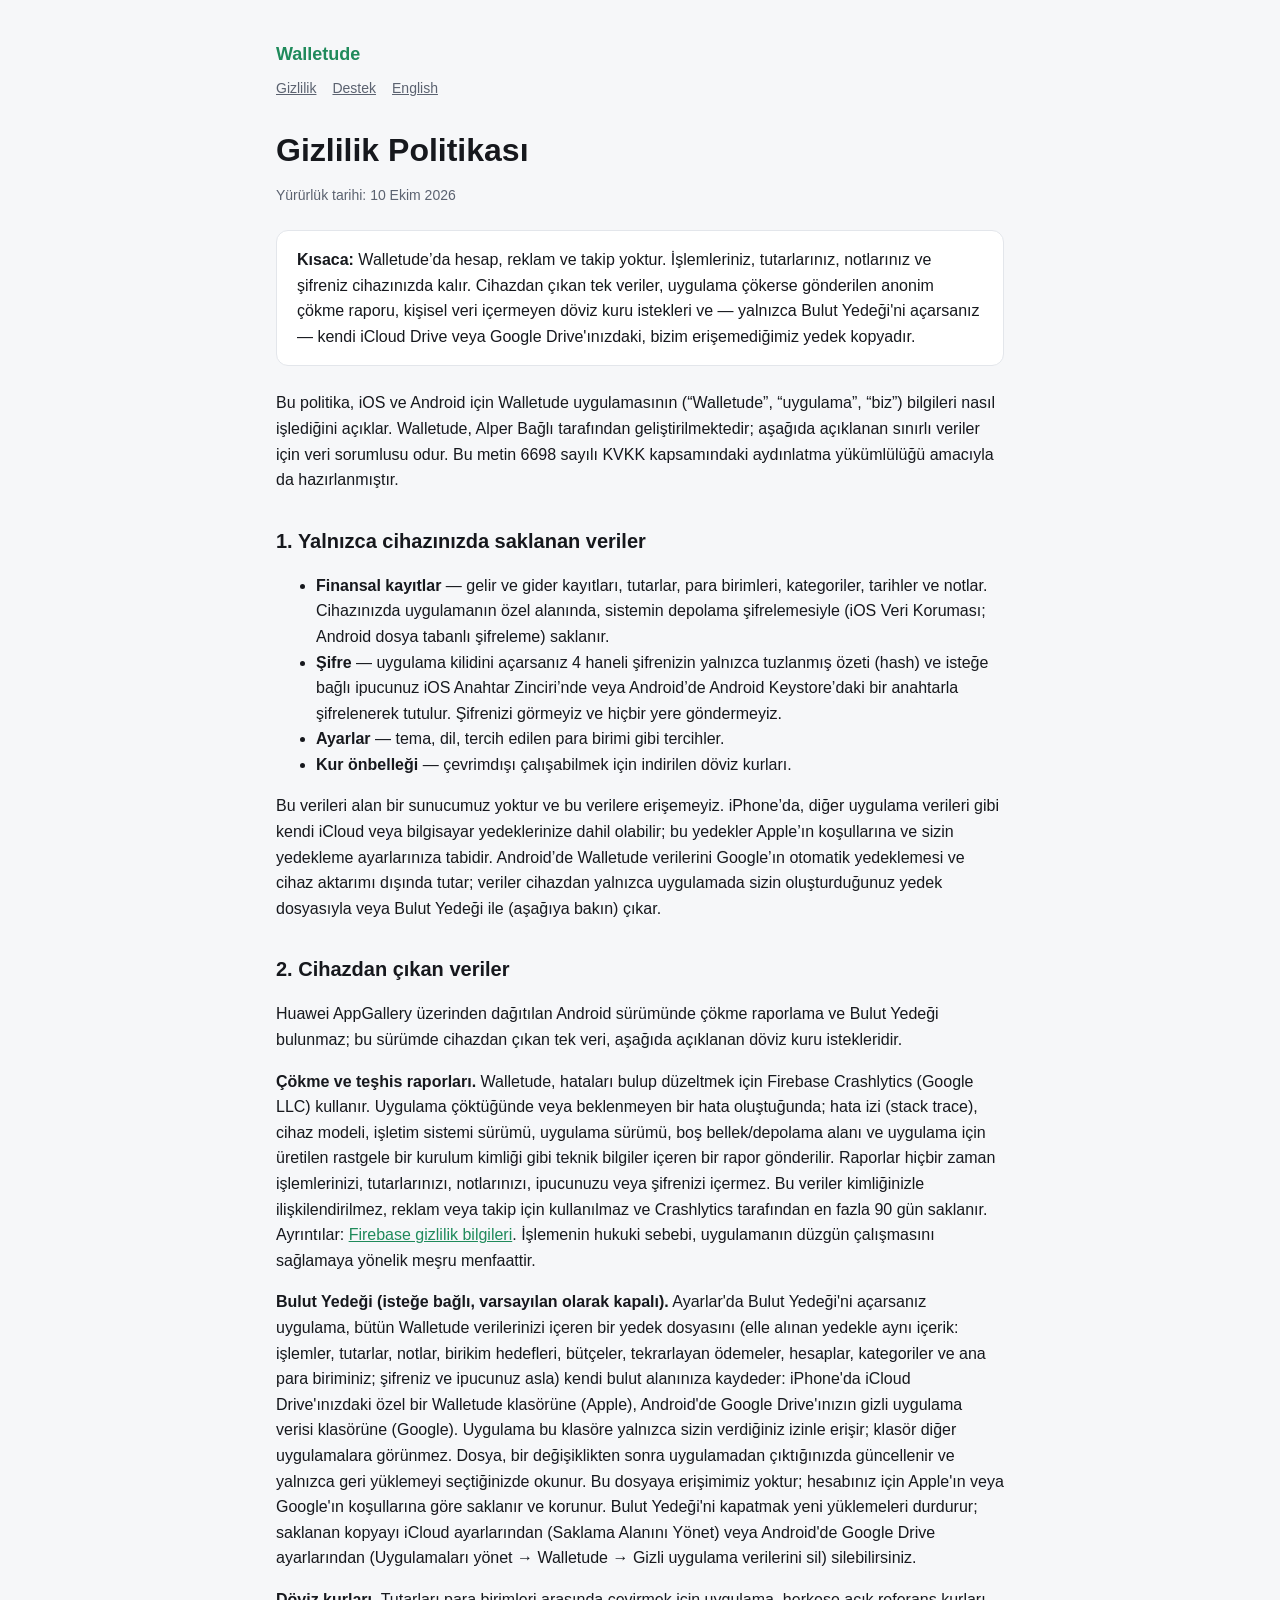
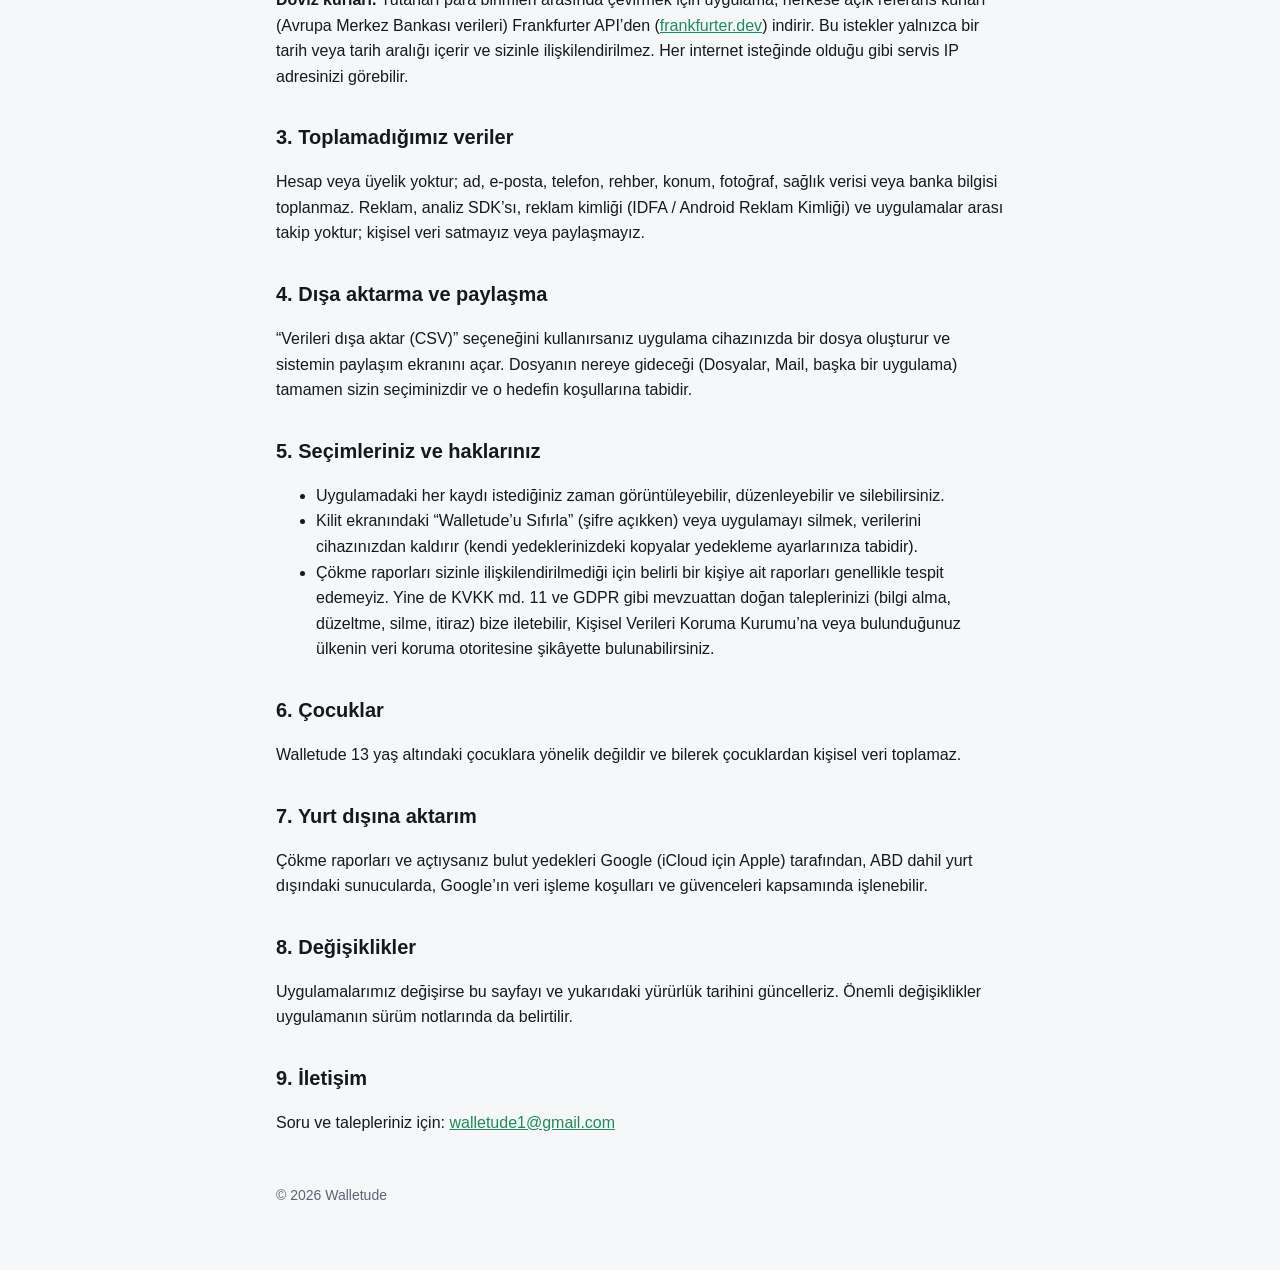
==== privacy-tr.html @ 172f353b "Walletude website: privacy policy (EN/TR), support, home Co-Authored-By: Claude Opus 5.5 <noreply@an" ====
<!doctype html>
<html lang="tr">
<head>
<meta charset="utf-8">
<meta name="viewport" content="width=device-width, initial-scale=1">
<title>Walletude Gizlilik Politikası</title>
<meta name="description" content="Walletude kişisel finans uygulamasının verilerinizi nasıl işlediği.">
<link rel="stylesheet" href="style.css">
</head>
<body>
<main>
<header>
  <a class="brand" href="index.html">Walletude</a>
  <nav><a href="privacy-tr.html">Gizlilik</a><a href="support.html">Destek</a><a href="privacy.html" hreflang="en">English</a></nav>
</header>

<h1>Gizlilik Politikası</h1>
<p class="meta">Yürürlük tarihi: 10 Ekim 2026</p>

<div class="card">
  <strong>Kısaca:</strong> Walletude’da hesap, reklam ve takip yoktur. İşlemleriniz, tutarlarınız, notlarınız ve şifreniz
  cihazınızda kalır. Cihazdan çıkan tek veriler, uygulama çökerse gönderilen anonim çökme raporu, kişisel veri
  içermeyen döviz kuru istekleri ve — yalnızca Bulut Yedeği'ni açarsanız — kendi iCloud Drive veya Google Drive'ınızdaki,
  bizim erişemediğimiz yedek kopyadır.
</div>

<p>Bu politika, iOS ve Android için Walletude uygulamasının (“Walletude”, “uygulama”, “biz”) bilgileri nasıl işlediğini açıklar.
Walletude, Alper Bağlı tarafından geliştirilmektedir; aşağıda açıklanan sınırlı veriler için veri sorumlusu odur.
Bu metin 6698 sayılı KVKK kapsamındaki aydınlatma yükümlülüğü amacıyla da hazırlanmıştır.</p>

<h2>1. Yalnızca cihazınızda saklanan veriler</h2>
<ul>
  <li><strong>Finansal kayıtlar</strong> — gelir ve gider kayıtları, tutarlar, para birimleri, kategoriler, tarihler ve notlar.
    Cihazınızda uygulamanın özel alanında, sistemin depolama şifrelemesiyle (iOS Veri Koruması; Android dosya tabanlı şifreleme) saklanır.</li>
  <li><strong>Şifre</strong> — uygulama kilidini açarsanız 4 haneli şifrenizin yalnızca tuzlanmış özeti (hash) ve isteğe bağlı
    ipucunuz iOS Anahtar Zinciri’nde veya Android’de Android Keystore’daki bir anahtarla şifrelenerek tutulur. Şifrenizi görmeyiz ve hiçbir yere göndermeyiz.</li>
  <li><strong>Ayarlar</strong> — tema, dil, tercih edilen para birimi gibi tercihler.</li>
  <li><strong>Kur önbelleği</strong> — çevrimdışı çalışabilmek için indirilen döviz kurları.</li>
</ul>
<p>Bu verileri alan bir sunucumuz yoktur ve bu verilere erişemeyiz. iPhone’da, diğer uygulama verileri gibi kendi
iCloud veya bilgisayar yedeklerinize dahil olabilir; bu yedekler Apple’ın koşullarına ve sizin yedekleme ayarlarınıza tabidir.
Android’de Walletude verilerini Google’ın otomatik yedeklemesi ve cihaz aktarımı dışında tutar; veriler cihazdan yalnızca
uygulamada sizin oluşturduğunuz yedek dosyasıyla veya Bulut Yedeği ile (aşağıya bakın) çıkar.</p>

<h2>2. Cihazdan çıkan veriler</h2>
<p>Huawei AppGallery üzerinden dağıtılan Android sürümünde çökme raporlama ve Bulut Yedeği bulunmaz; bu sürümde cihazdan çıkan tek veri, aşağıda açıklanan döviz kuru istekleridir.</p>
<p><strong>Çökme ve teşhis raporları.</strong> Walletude, hataları bulup düzeltmek için Firebase Crashlytics (Google LLC) kullanır.
Uygulama çöktüğünde veya beklenmeyen bir hata oluştuğunda; hata izi (stack trace), cihaz modeli, işletim sistemi sürümü, uygulama sürümü,
boş bellek/depolama alanı ve uygulama için üretilen rastgele bir kurulum kimliği gibi teknik bilgiler içeren bir rapor gönderilir.
Raporlar hiçbir zaman işlemlerinizi, tutarlarınızı, notlarınızı, ipucunuzu veya şifrenizi içermez. Bu veriler kimliğinizle
ilişkilendirilmez, reklam veya takip için kullanılmaz ve Crashlytics tarafından en fazla 90 gün saklanır.
Ayrıntılar: <a href="https://firebase.google.com/support/privacy">Firebase gizlilik bilgileri</a>.
İşlemenin hukuki sebebi, uygulamanın düzgün çalışmasını sağlamaya yönelik meşru menfaattir.</p>
<p><strong>Bulut Yedeği (isteğe bağlı, varsayılan olarak kapalı).</strong> Ayarlar'da Bulut Yedeği'ni açarsanız uygulama,
bütün Walletude verilerinizi içeren bir yedek dosyasını (elle alınan yedekle aynı içerik: işlemler, tutarlar, notlar, birikim hedefleri,
bütçeler, tekrarlayan ödemeler, hesaplar, kategoriler ve ana para biriminiz; şifreniz ve ipucunuz asla) kendi bulut alanınıza kaydeder:
iPhone'da iCloud Drive'ınızdaki özel bir Walletude klasörüne (Apple), Android'de Google Drive'ınızın gizli uygulama verisi klasörüne (Google).
Uygulama bu klasöre yalnızca sizin verdiğiniz izinle erişir; klasör diğer uygulamalara görünmez. Dosya, bir değişiklikten sonra
uygulamadan çıktığınızda güncellenir ve yalnızca geri yüklemeyi seçtiğinizde okunur. Bu dosyaya erişimimiz yoktur; hesabınız için
Apple'ın veya Google'ın koşullarına göre saklanır ve korunur. Bulut Yedeği'ni kapatmak yeni yüklemeleri durdurur; saklanan kopyayı
iCloud ayarlarından (Saklama Alanını Yönet) veya Android'de Google Drive ayarlarından (Uygulamaları yönet → Walletude → Gizli uygulama
verilerini sil) silebilirsiniz.</p>
<p><strong>Döviz kurları.</strong> Tutarları para birimleri arasında çevirmek için uygulama, herkese açık referans kurları
(Avrupa Merkez Bankası verileri) Frankfurter API’den (<a href="https://frankfurter.dev">frankfurter.dev</a>) indirir.
Bu istekler yalnızca bir tarih veya tarih aralığı içerir ve sizinle ilişkilendirilmez. Her internet isteğinde olduğu gibi
servis IP adresinizi görebilir.</p>

<h2>3. Toplamadığımız veriler</h2>
<p>Hesap veya üyelik yoktur; ad, e-posta, telefon, rehber, konum, fotoğraf, sağlık verisi veya banka bilgisi toplanmaz.
Reklam, analiz SDK’sı, reklam kimliği (IDFA / Android Reklam Kimliği) ve uygulamalar arası takip yoktur; kişisel veri satmayız veya paylaşmayız.</p>

<h2>4. Dışa aktarma ve paylaşma</h2>
<p>“Verileri dışa aktar (CSV)” seçeneğini kullanırsanız uygulama cihazınızda bir dosya oluşturur ve sistemin paylaşım ekranını açar.
Dosyanın nereye gideceği (Dosyalar, Mail, başka bir uygulama) tamamen sizin seçiminizdir ve o hedefin koşullarına tabidir.</p>

<h2>5. Seçimleriniz ve haklarınız</h2>
<ul>
  <li>Uygulamadaki her kaydı istediğiniz zaman görüntüleyebilir, düzenleyebilir ve silebilirsiniz.</li>
  <li>Kilit ekranındaki “Walletude’u Sıfırla” (şifre açıkken) veya uygulamayı silmek, verilerini cihazınızdan kaldırır (kendi yedeklerinizdeki kopyalar yedekleme ayarlarınıza tabidir).</li>
  <li>Çökme raporları sizinle ilişkilendirilmediği için belirli bir kişiye ait raporları genellikle tespit edemeyiz.
    Yine de KVKK md. 11 ve GDPR gibi mevzuattan doğan taleplerinizi (bilgi alma, düzeltme, silme, itiraz) bize iletebilir,
    Kişisel Verileri Koruma Kurumu’na veya bulunduğunuz ülkenin veri koruma otoritesine şikâyette bulunabilirsiniz.</li>
</ul>

<h2>6. Çocuklar</h2>
<p>Walletude 13 yaş altındaki çocuklara yönelik değildir ve bilerek çocuklardan kişisel veri toplamaz.</p>

<h2>7. Yurt dışına aktarım</h2>
<p>Çökme raporları ve açtıysanız bulut yedekleri Google (iCloud için Apple) tarafından, ABD dahil yurt dışındaki sunucularda, Google’ın veri işleme koşulları ve
güvenceleri kapsamında işlenebilir.</p>

<h2>8. Değişiklikler</h2>
<p>Uygulamalarımız değişirse bu sayfayı ve yukarıdaki yürürlük tarihini güncelleriz. Önemli değişiklikler uygulamanın
sürüm notlarında da belirtilir.</p>

<h2>9. İletişim</h2>
<p>Soru ve talepleriniz için: <a href="mailto:walletude1@gmail.com">walletude1@gmail.com</a></p>

<footer>© 2026 Walletude</footer>
</main>
</body>
</html>
---- style.css ----
:root {
  --bg: #f6f7f9;
  --surface: #ffffff;
  --text: #16181d;
  --muted: #5b6270;
  --accent: #1f8a5b;
  --border: #e3e6eb;
  color-scheme: light dark;
}
@media (prefers-color-scheme: dark) {
  :root {
    --bg: #0f1114;
    --surface: #181b20;
    --text: #eceef2;
    --muted: #a0a7b4;
    --accent: #3ccf8e;
    --border: #2a2e36;
  }
}
* { box-sizing: border-box; }
body {
  margin: 0;
  background: var(--bg);
  color: var(--text);
  font: 16px/1.6 -apple-system, BlinkMacSystemFont, "Segoe UI", Roboto, sans-serif;
}
main {
  max-width: 760px;
  margin: 0 auto;
  padding: 40px 16px 64px;
}
header { margin-bottom: 32px; }
header .brand { font-weight: 700; color: var(--accent); text-decoration: none; font-size: 18px; }
nav { margin-top: 8px; font-size: 14px; }
nav a { color: var(--muted); margin-right: 16px; }
h1 { font-size: 32px; line-height: 1.2; margin: 0 0 8px; }
h2 { font-size: 20px; margin: 32px 0 8px; }
p, li { color: var(--text); }
.meta { color: var(--muted); font-size: 14px; }
.card {
  background: var(--surface);
  border: 1px solid var(--border);
  border-radius: 12px;
  padding: 16px 20px;
  margin: 24px 0;
}
a { color: var(--accent); }
footer { margin-top: 48px; color: var(--muted); font-size: 14px; }
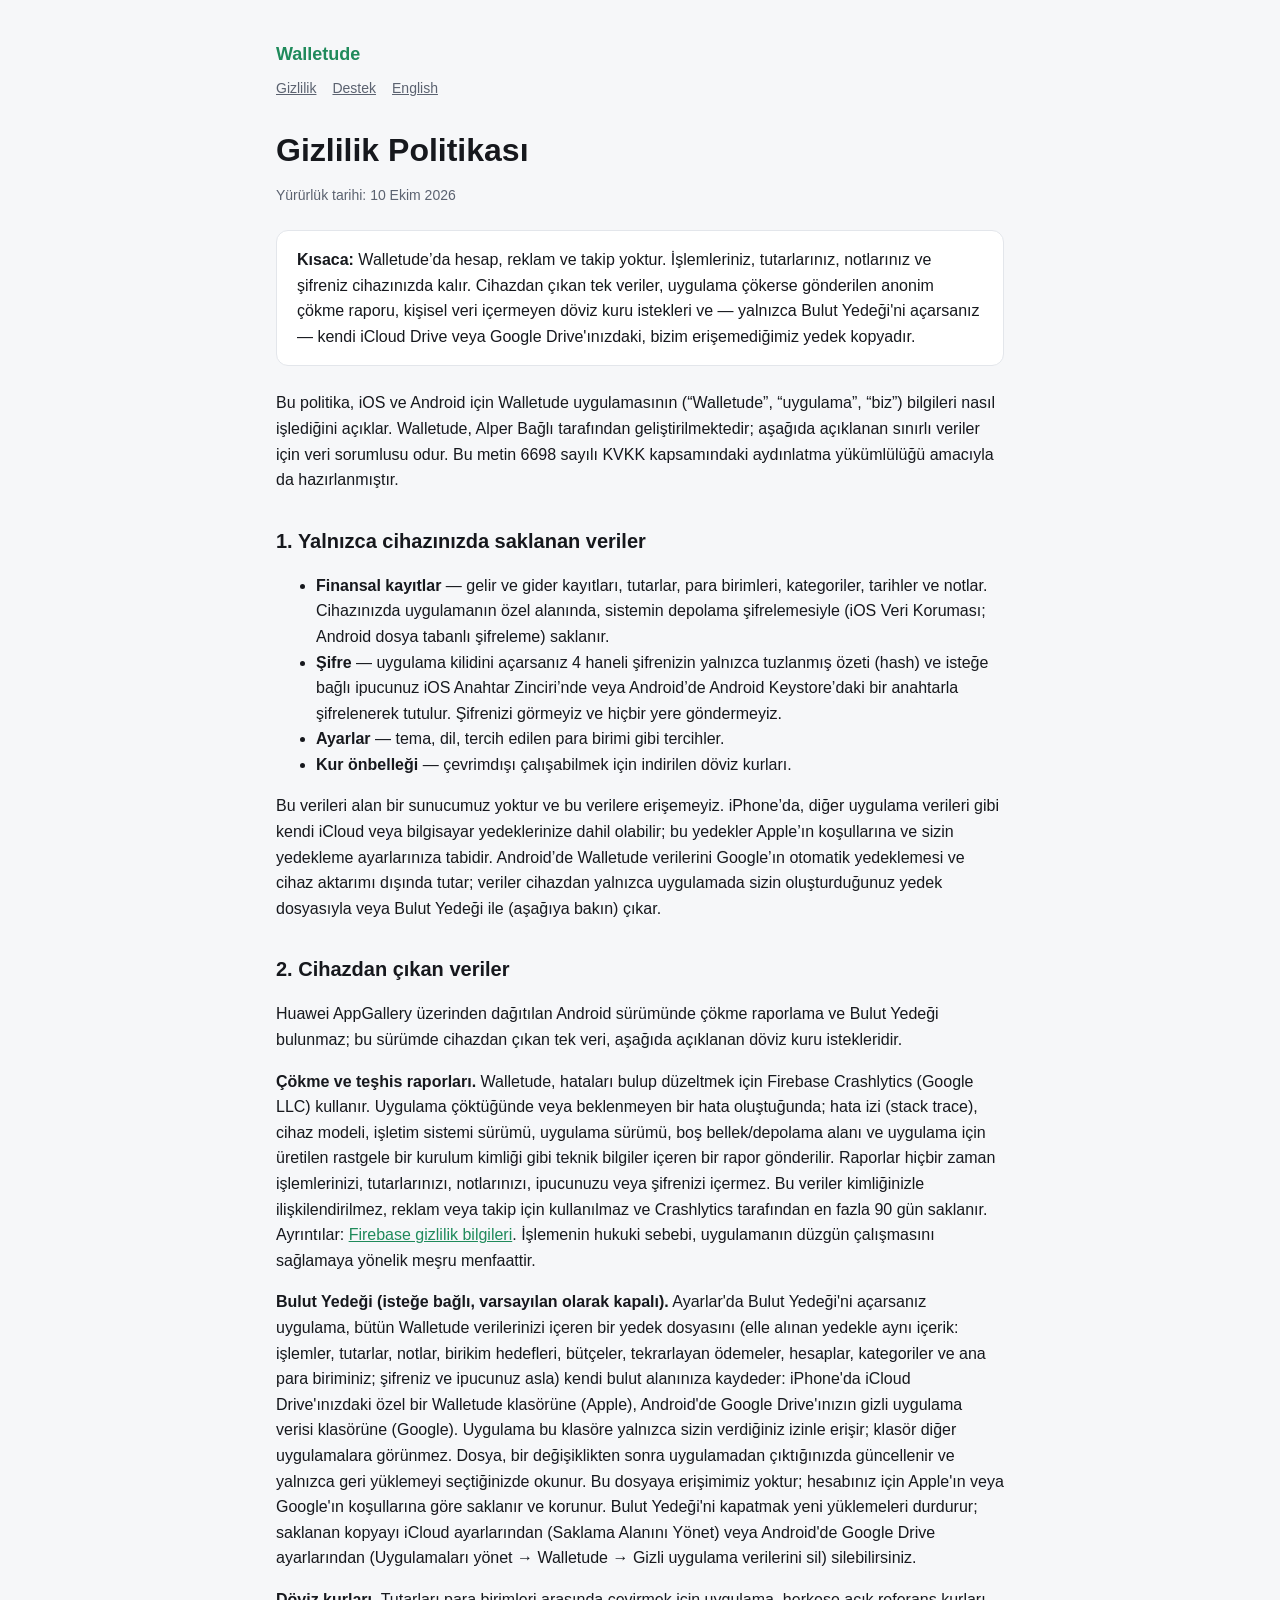
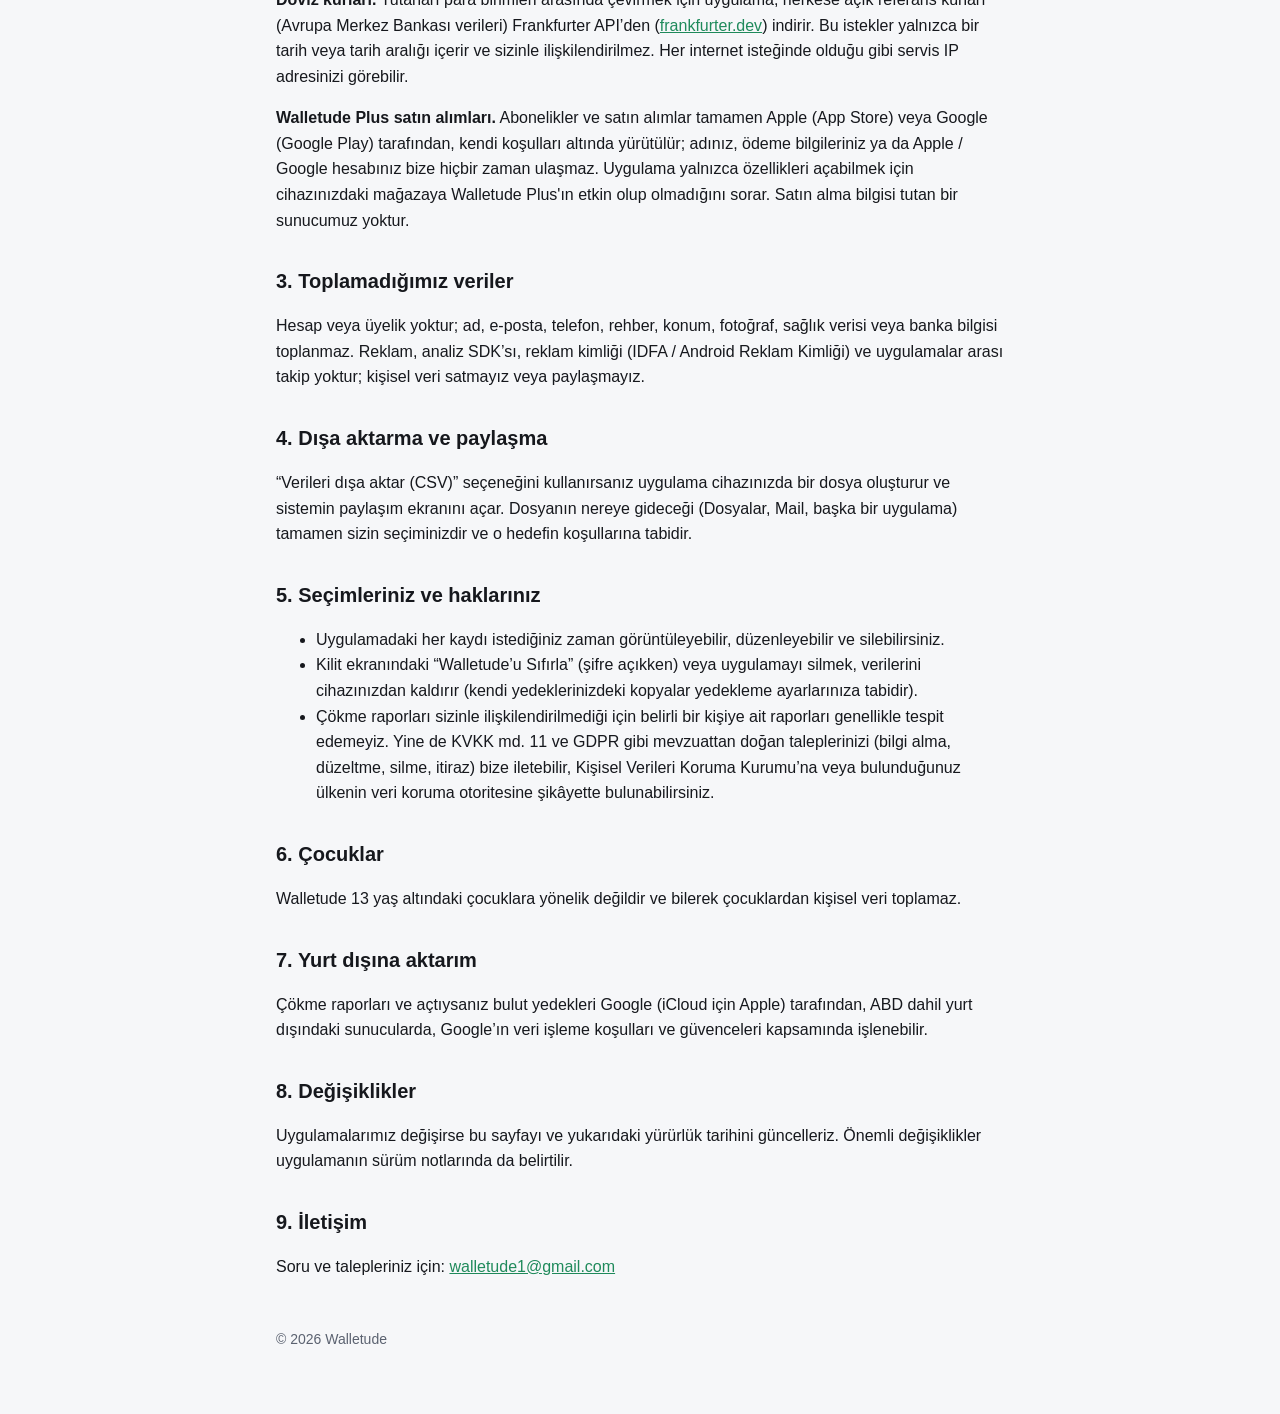
==== commit 917e265c: "Privacy policy: Walletude Plus purchases are handled by Apple / Google Co-Authored-By: Claude Opus 5" ====
--- a/privacy-tr.html
+++ b/privacy-tr.html
@@ -65,6 +65,11 @@
 Bu istekler yalnızca bir tarih veya tarih aralığı içerir ve sizinle ilişkilendirilmez. Her internet isteğinde olduğu gibi
 servis IP adresinizi görebilir.</p>
 
+<p><strong>Walletude Plus satın alımları.</strong> Abonelikler ve satın alımlar tamamen Apple (App Store) veya
+Google (Google Play) tarafından, kendi koşulları altında yürütülür; adınız, ödeme bilgileriniz ya da Apple / Google
+hesabınız bize hiçbir zaman ulaşmaz. Uygulama yalnızca özellikleri açabilmek için cihazınızdaki mağazaya Walletude
+Plus'ın etkin olup olmadığını sorar. Satın alma bilgisi tutan bir sunucumuz yoktur.</p>
+
 <h2>3. Toplamadığımız veriler</h2>
 <p>Hesap veya üyelik yoktur; ad, e-posta, telefon, rehber, konum, fotoğraf, sağlık verisi veya banka bilgisi toplanmaz.
 Reklam, analiz SDK’sı, reklam kimliği (IDFA / Android Reklam Kimliği) ve uygulamalar arası takip yoktur; kişisel veri satmayız veya paylaşmayız.</p>
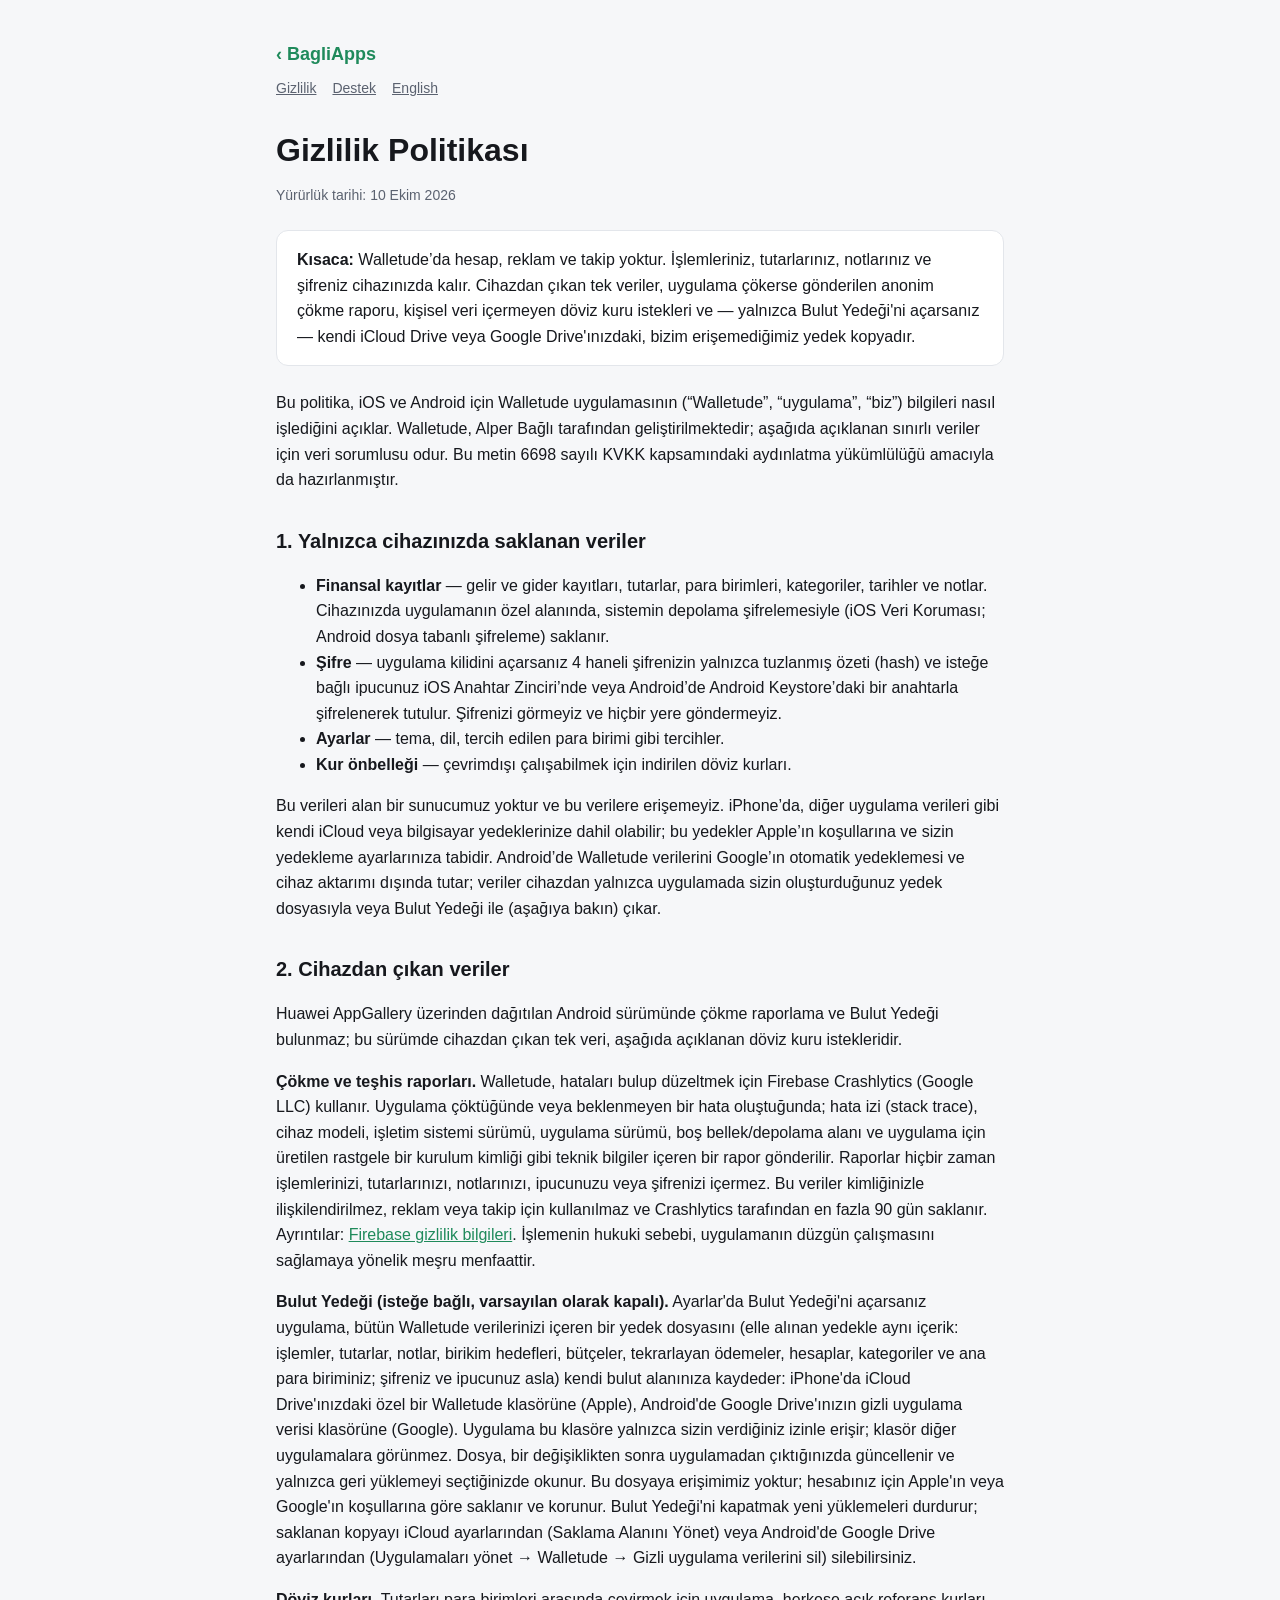
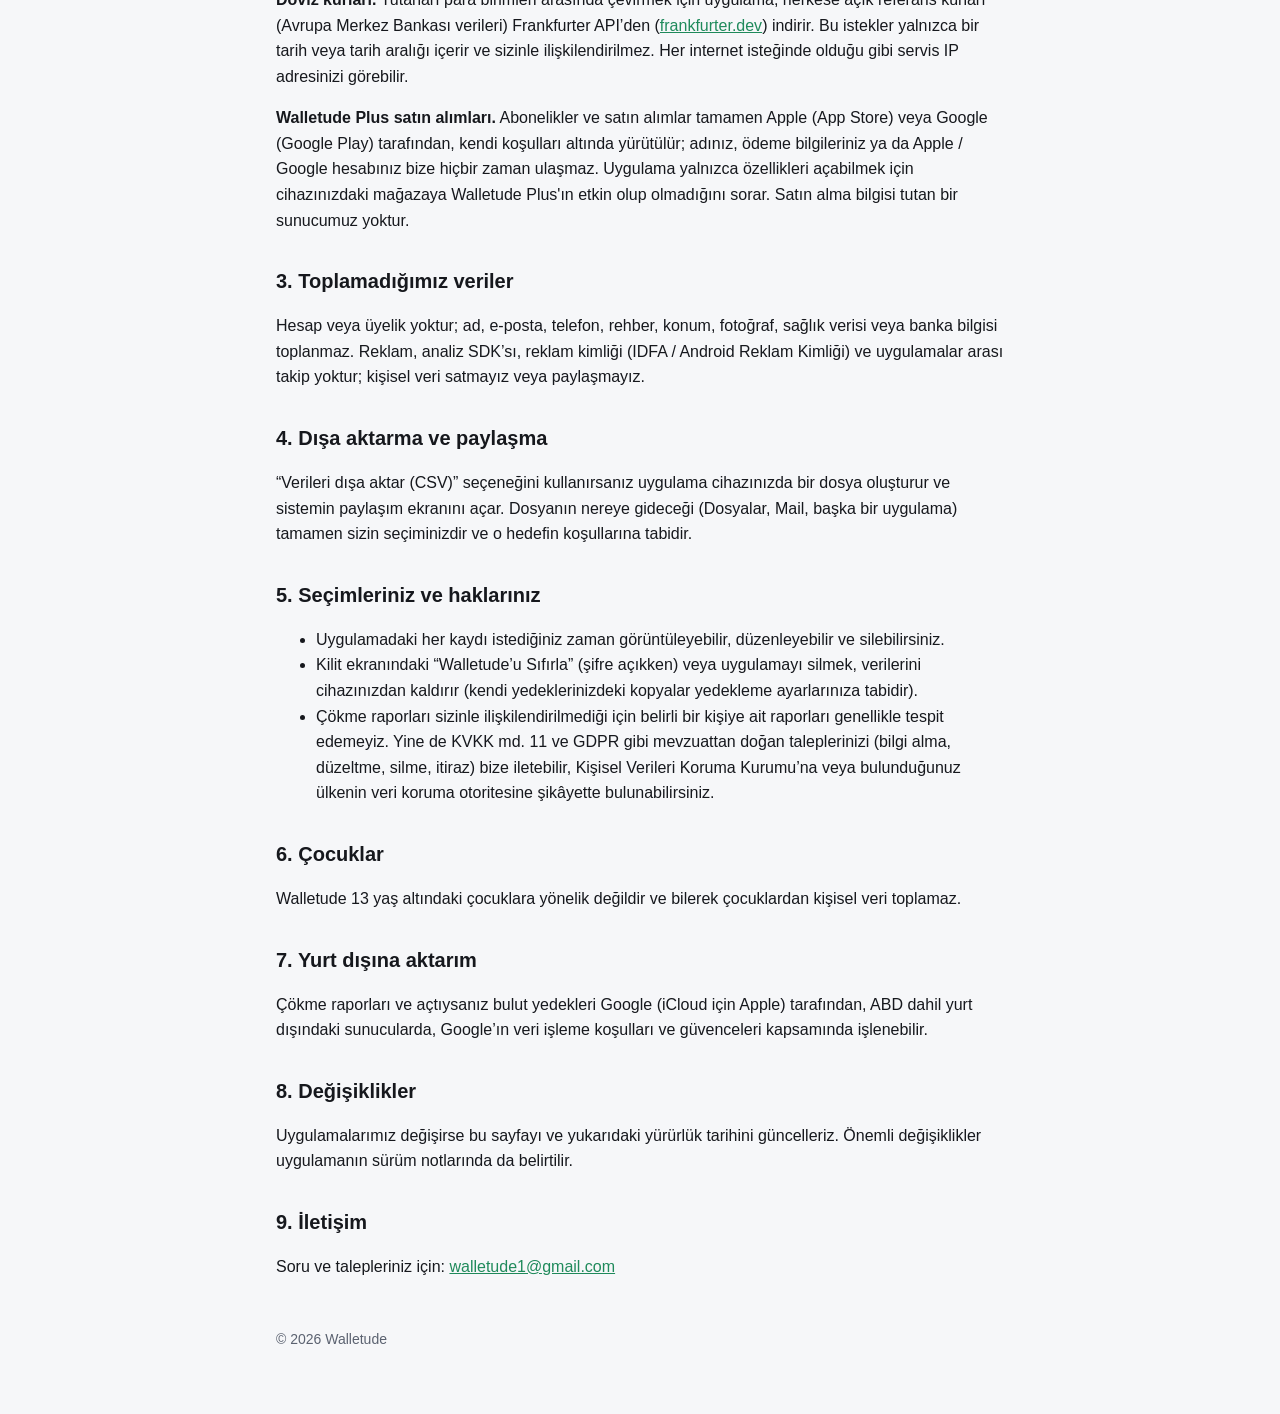
==== commit a62bf18c: "Top link to BagliApps home" ====
--- a/privacy-tr.html
+++ b/privacy-tr.html
@@ -10,7 +10,7 @@
 <body>
 <main>
 <header>
-  <a class="brand" href="index.html">Walletude</a>
+  <a class="brand" href="https://bagliapps.github.io/">‹ BagliApps</a>
   <nav><a href="privacy-tr.html">Gizlilik</a><a href="support.html">Destek</a><a href="privacy.html" hreflang="en">English</a></nav>
 </header>
 
--- a/style.css
+++ b/style.css
@@ -46,3 +46,18 @@
 }
 a { color: var(--accent); }
 footer { margin-top: 48px; color: var(--muted); font-size: 14px; }
+
+/* landing */
+.top { display: flex; justify-content: space-between; align-items: center; gap: 12px; }
+.lang { display: flex; gap: 4px; }
+.lang button { font: inherit; font-size: 14px; padding: 4px 12px; border: 1px solid var(--border); background: var(--surface); color: var(--text); border-radius: 999px; cursor: pointer; }
+.lang button[aria-pressed="true"] { background: var(--accent); border-color: var(--accent); color: #fff; }
+.hero { display: flex; align-items: center; gap: 16px; margin-bottom: 8px; }
+.hero img { width: 72px; height: 72px; border-radius: 16px; }
+.video { display: block; width: 100%; max-width: 280px; margin: 24px auto; border-radius: 16px; border: 1px solid var(--border); background: #000; }
+.shots { display: grid; grid-template-columns: repeat(auto-fill, minmax(150px, 1fr)); gap: 16px; margin: 16px 0; padding: 0; list-style: none; }
+.shots img { width: 100%; height: auto; border-radius: 12px; border: 1px solid var(--border); display: block; }
+.shots figcaption { font-size: 14px; color: var(--muted); margin-top: 6px; text-align: center; }
+.shots figure { margin: 0; }
+.features li { margin: 6px 0; }
+[hidden] { display: none !important; }
